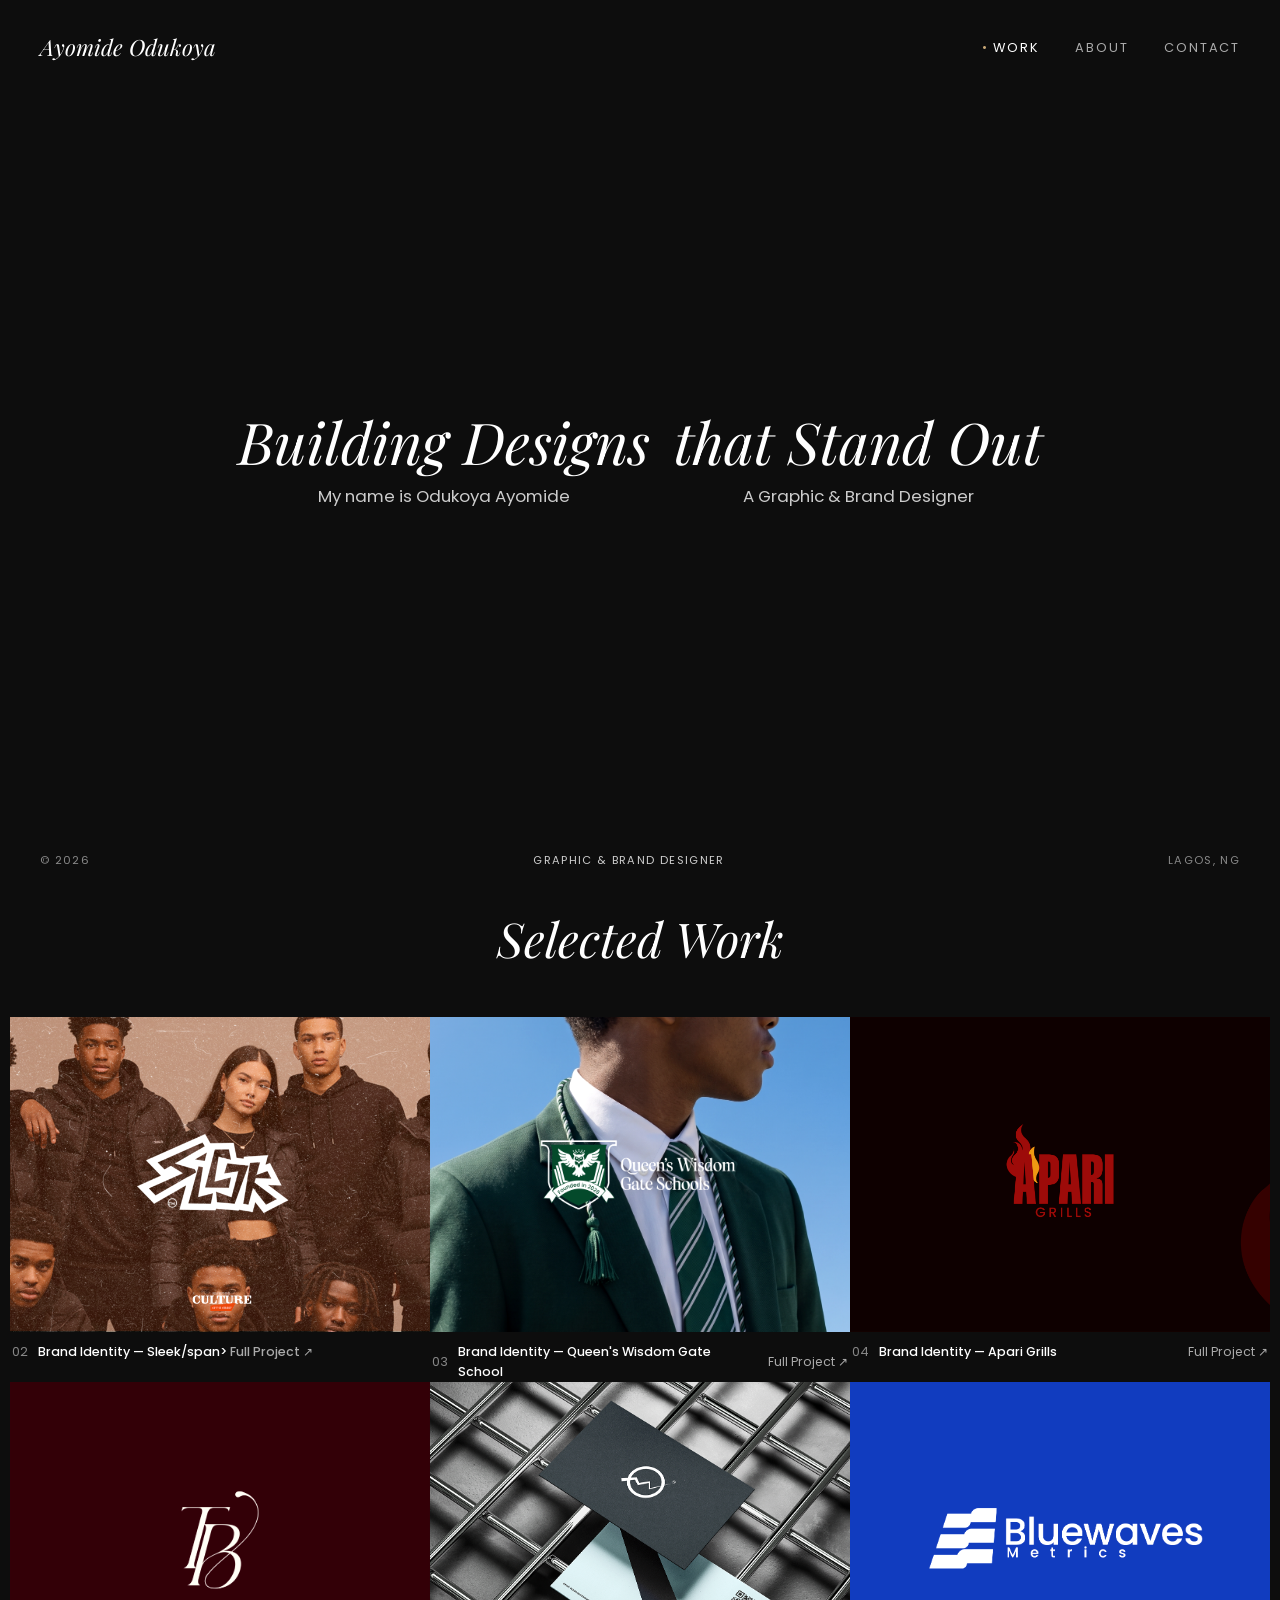
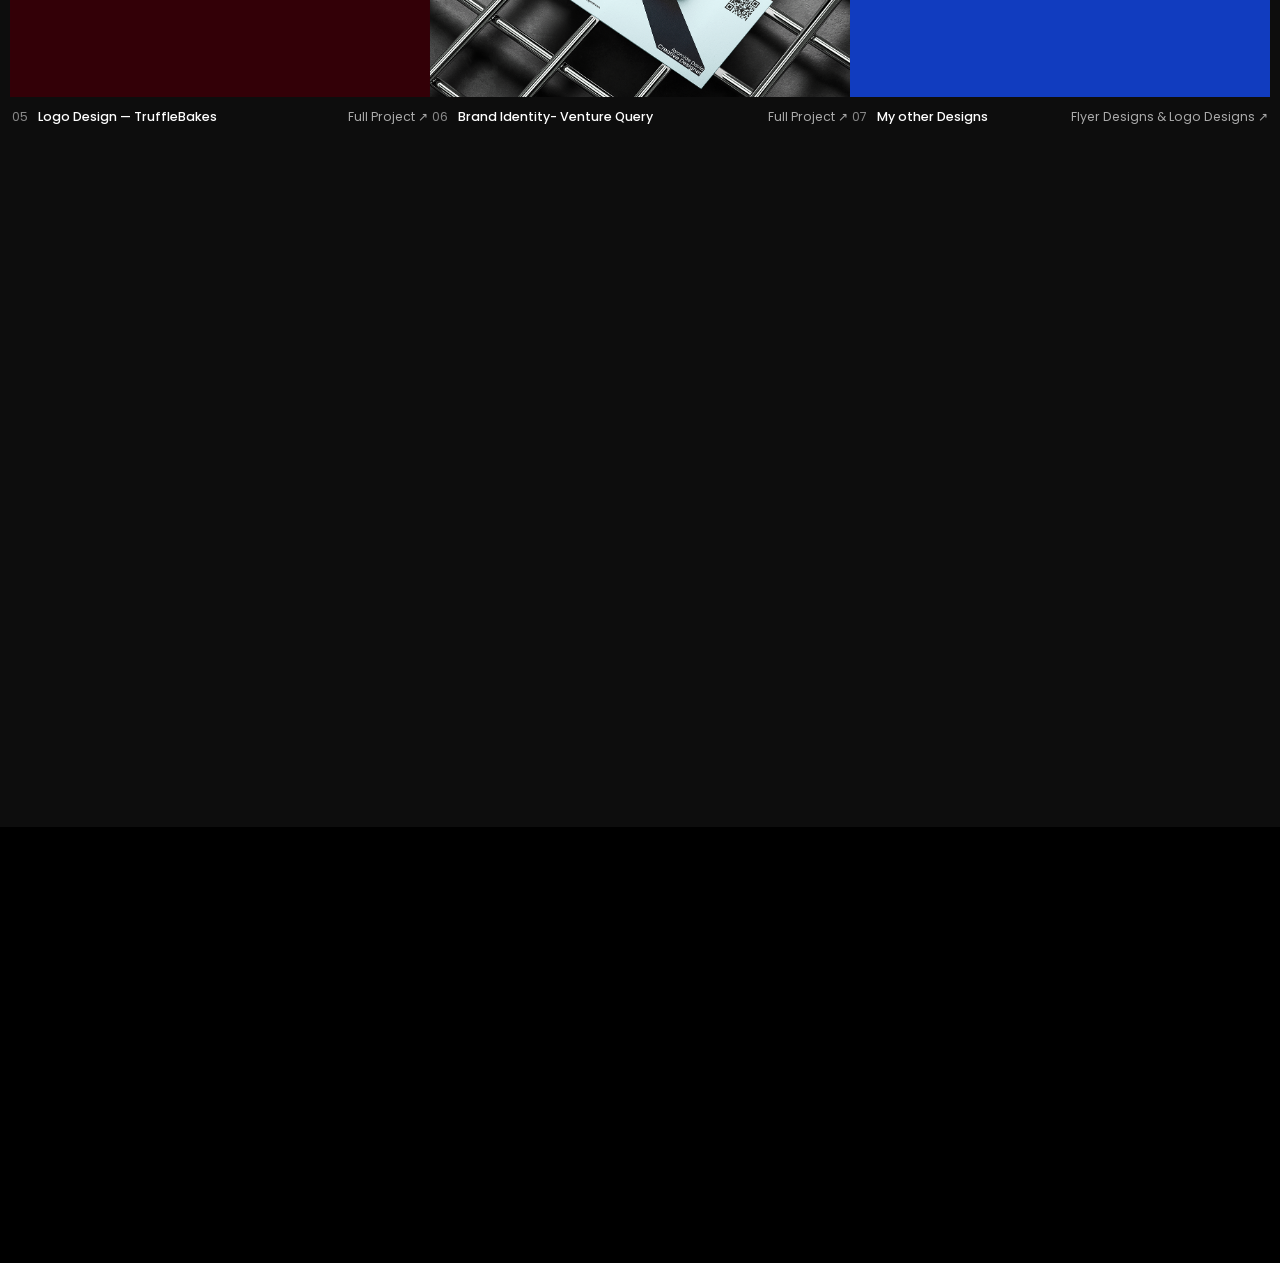
==== index.html @ 6ae30c54 "Add portfolio files" ====
<!DOCTYPE html>
<html lang="en">
<head>
    <meta charset="UTF-8">
    <meta name="viewport" content="width=device-width, initial-scale=1.0">
    <title>Mide'sfolio</title>
    <link rel="stylesheet" href="main.css">
</head>
<body>
    <div class="cursor-dot" id="cursorDot"></div>

    <header class="hero" id="top">
    <nav class="hero-nav">
        <div class="hero-brand">Ayomide Odukoya</div>
        <ul class="hero-links">
            <li class="active"><a href="#work">Work</a></li>
            <li><a href="#about">About</a></li>
            <li><a href="#contact">Contact</a></li>
        </ul>
    </nav>

    <div class="hero-main">
        <div class="floating-gallery">
            <div class="fp-wrap fp-1">
                <div class="floating-pic">
                    <img src="apari/apron.jpeg" alt="">
                </div>
            </div>
            <div class="fp-wrap fp-2">
                <div class="floating-pic">
                    <img src="otherdesign/Mystyling Logo.jpeg" alt="">
                </div>
            </div>
            <div class="fp-wrap fp-3">
                <div class="floating-pic">
                    <img src="school.png" alt="">
                </div>
            </div>
            <div class="fp-wrap fp-4">
                <div class="floating-pic">
                    <img src="Truffle Bake Logo Mark 1.png" alt="">
                </div>
            </div>
            <div class="fp-wrap fp-5">
                <div class="floating-pic">
                    <img src="Only Pounds Logo 1.png" alt="">
                </div>
            </div>
        </div>

        <div class="hero-main1">
           <span class="hero-heading">
            Building Designs
           </span>
           <span class="hero-sub">
             My name is Odukoya Ayomide
           </span>
        </div>
        <div class="image-section">
            <img src="Ayomide1.jpeg" alt="Ayomide Odukoya">
        </div>
        <div class="hero-main1" id="hero-main2">
           <span class="hero-heading">
              that Stand Out
           </span>
           <span class="hero-sub">
              A Graphic &amp; Brand Designer
           </span>
        </div>
   </div>

    <div class="hero-meta">
        <span>&copy; 2026</span>
        <span class="hero-tag">Graphic &amp; Brand Designer</span>
        <span>Lagos, NG</span>
    </div>
</header>
<section class="work-grid" id="work">
    <h2 class="work-grid-title reveal-up">Selected Work</h2>
    <div class="project-grid">
        <!-- <a href="/project-1" class="project-card">
            <div class="project-image">
                <img src="Bluewaves matrics Logo.png" alt="Brand Identity — Nova">
            </div>
            <div class="project-meta">
                <span class="project-index">01</span>
                <span class="project-name">Logo Design — Bluewaves Metrics</span>
                <span class="project-link">Logo ↗</span>
            </div>
        </a> -->

        <a href="/sleek.html" class="project-card">
            <div class="project-image">
                <img src="sleek image/sleek 1.png" alt="">
            </div>
            <div class="project-meta">
                <span class="project-index">02</span>
                <span class="project-name">Brand Identity — Sleek/span>
                <span class="project-link">Full Project ↗</span>
            </div>
        </a>

        <a href="queenswisdom.html" class="project-card">
            <div class="project-image">
                <img src="school (2).png" alt="">
            </div>
            <div class="project-meta">
                <span class="project-index">03</span>
                <span class="project-name">Brand Identity — Queen's Wisdom Gate School</span>
                <span class="project-link">Full Project ↗</span>
            </div>
        </a>

        <a href="apari.html" class="project-card">
            <div class="project-image">
                <img src="Logo 6.jpg" alt="">
            </div>
            <div class="project-meta">
                <span class="project-index">04</span>
                <span class="project-name">Brand Identity — Apari Grills</span>
                <span class="project-link">Full Project ↗</span>
            </div>
        </a>

        <a href="truffle.html" class="project-card">
            <div class="project-image">
                <img src="Truffle Bake Logo Mark 1.png" alt="">
            </div>
            <div class="project-meta">
                <span class="project-index">05</span>
                <span class="project-name">Logo Design — TruffleBakes</span>
                <span class="project-link">Full Project ↗</span>
            </div>
        </a>

        <a href="venture.html" class="project-card">
            <div class="project-image">
                <img src="18.png" alt="">
            </div>
            <div class="project-meta">
                <span class="project-index">06</span>
                <span class="project-name">Brand Identity- Venture Query</span>
                <span class="project-link">Full Project ↗</span>
            </div>
        </a>

        <a href="myotherproject.html" class="project-card">
            <div class="project-image">
                <img src="Bluewaves matrics Logo.png" alt="Illustration — Kofi">
            </div>
            <div class="project-meta">
                <span class="project-index">07</span>
                <span class="project-name">My other Designs</span>
                <span class="project-link">Flyer Designs & Logo Designs ↗</span>
            </div>
        </a>
    </div>
</section>

<section class="about-section" id="about">
    <div class="about-content">
        <div class="about-text">
            <h2 class="about-title reveal-up">About</h2>
            <p class="about-paragraph reveal-up">
                I'm Ayomide, a Graphic &amp; Brand Designer based in Lagos, Nigeria.
                I help brands find their visual voice from logos and identity
                systems, i also create marketing materials like flyers and brochures. 
                My approach blends clean,considered design with a bit of personality, because I believe good
                branding should feel as good as it looks.
            </p>
            <a href="#contact" class="about-cta reveal-up">Let's Talk ↗</a>
        </div>
        <div class="about-photo reveal-up">
            <img src="Ayomide1.jpeg" alt="Ayomide Odukoya">
        </div>
    </div>
</section>

    <footer class="site-footer" id="contact">
        <div class="footer-inner">
            <div class="footer-meta-row reveal-up">
                <div class="footer-meta-col">
                    <span>Graphic &amp; Brand Designer</span>
                    <span>Brand Identity, Logo Design, Flyer Designs and many more </span>
                </div>
                <div class="footer-meta-col footer-meta-center">
                    <span>4+ years of experience</span>
                    <a href="#work">View Work</a>
                </div>
                <div class="footer-meta-col footer-meta-right">
                    <span>Lagos, Nigeria</span>
                    <span>2026</span>
                </div>
            </div>

            <h2 class="footer-name reveal-up">Ayomide Odukoya</h2>

            <div class="footer-meta-row reveal-up">
                <div class="footer-meta-col">
                    <a href="https://wa.me/07040408144">Contact</a>
                </div>
                <div class="footer-meta-col footer-meta-center">
                    <a href="https://mail.google.com/mail/?view=cm&fs=1&to=Oduksayomide@gmail.com" target="_blank" rel="noopener">Oduksayomide@gmail.com</a>
                </div>
                <div class="footer-meta-col footer-meta-right">
                    <a href="#top" class="back-to-top">↑ Back to Top</a>
                </div>
            </div>

            <div class="footer-credit-row reveal-up">
                <span>&copy; 2026 Ayomide Odukoya. All rights reserved.</span>
                <div class="footer-socials">
                    <a href="https://x.com/da_fi_di" target="_blank" rel="noopener">Twitter</a>
                    <a href="https://www.instagram.com/oduks_david/" target="_blank" rel="noopener">Instagram</a>
                    <a href="https://www.linkedin.com/in/odukoya-ayomide-0367b6240/" target="_blank" rel="noopener">LinkedIn</a>
                    <a href="https://t.co/F8ZWXAWT9s" target="_blank" rel="noopener">Behance</a>
                </div>
            </div>
        </div>
    </footer>

    <script>
        document.addEventListener('DOMContentLoaded', function () {
            var cards = document.querySelectorAll('.project-card');
            var observer = new IntersectionObserver(function (entries) {
                entries.forEach(function (entry) {
                    if (entry.isIntersecting) {
                        entry.target.classList.add('is-visible');
                        observer.unobserve(entry.target);
                    }
                });
            }, { threshold: 0.15 });

            cards.forEach(function (card) {
                observer.observe(card);
            });

            var revealItems = document.querySelectorAll('.reveal-up');
            var revealObserver = new IntersectionObserver(function (entries) {
                entries.forEach(function (entry) {
                    if (entry.isIntersecting) {
                        entry.target.classList.add('is-visible');
                        revealObserver.unobserve(entry.target);
                    }
                });
            }, { threshold: 0.2 });

            revealItems.forEach(function (item) {
                revealObserver.observe(item);
            });

            var cursorDot = document.getElementById('cursorDot');
            if (cursorDot && window.matchMedia('(pointer: fine)').matches) {
                var mouseX = 0;
                var mouseY = 0;
                var rafPending = false;

                function updateCursorPosition() {
                    cursorDot.style.setProperty('--x', mouseX + 'px');
                    cursorDot.style.setProperty('--y', mouseY + 'px');
                    rafPending = false;
                }

                document.addEventListener('mousemove', function (e) {
                    mouseX = e.clientX;
                    mouseY = e.clientY;
                    cursorDot.style.opacity = '1';

                    if (!rafPending) {
                        rafPending = true;
                        requestAnimationFrame(updateCursorPosition);
                    }
                });

                document.addEventListener('mouseleave', function () {
                    cursorDot.style.opacity = '0';
                });

                document.addEventListener('mouseover', function (e) {
                    var projectCard = e.target.closest('.project-card');
                    var anchor = e.target.closest('a');

                    if (projectCard) {
                        cursorDot.classList.add('cursor-dot-large');
                        cursorDot.classList.remove('cursor-dot-link');
                    } else if (anchor) {
                        cursorDot.classList.add('cursor-dot-link');
                        cursorDot.classList.remove('cursor-dot-large');
                    }
                });

                document.addEventListener('mouseout', function (e) {
                    var projectCard = e.target.closest('.project-card');
                    var anchor = e.target.closest('a');

                    if (projectCard) {
                        cursorDot.classList.remove('cursor-dot-large');
                    }
                    if (anchor) {
                        cursorDot.classList.remove('cursor-dot-link');
                    }
                });
            }

            var navLinks = document.querySelectorAll('.hero-links a');
            var sectionIds = ['work', 'about', 'contact'];
            var sectionObserver = new IntersectionObserver(function (entries) {
                entries.forEach(function (entry) {
                    if (entry.isIntersecting) {
                        var id = entry.target.id;
                        navLinks.forEach(function (link) {
                            var li = link.parentElement;
                            if (link.getAttribute('href') === '#' + id) {
                                li.classList.add('active');
                            } else {
                                li.classList.remove('active');
                            }
                        });
                    }
                });
            }, { rootMargin: '-45% 0px -45% 0px', threshold: 0 });

            sectionIds.forEach(function (id) {
                var section = document.getElementById(id);
                if (section) {
                    sectionObserver.observe(section);
                }
            });
        });
    </script>
</body>
</html>
---- main.css ----
/* ==========================
   Fonts
========================== */
@import url('https://fonts.googleapis.com/css2?family=Poppins:wght@300;400;500;600;700&family=Great+Vibes&family=Playfair+Display:ital,wght@0,400;0,500;1,400;1,500&display=swap');

/* ==========================
   Reset & Base
========================== */
html {
    scroll-behavior: smooth;
}

* {
    margin: 0;
    padding: 0;
    box-sizing: border-box;
}

body {
    font-family: 'Poppins', sans-serif;
    background-color: #0d0d0d;
    color: #ffffff;
    line-height: 1.6;
}

.cursive {
    font-family: 'Great Vibes', cursive;
}

/* ==========================
   Custom Cursor Dot
========================== */
.cursor-dot {
    position: fixed;
    top: 0;
    left: 0;
    width: 10px;
    height: 10px;
    border-radius: 50%;
    background: #ffffff;
    border: 1.5px solid transparent;
    pointer-events: none;
    z-index: 9999;
    opacity: 0;
    display: flex;
    align-items: center;
    justify-content: center;
    mix-blend-mode: normal;
    will-change: transform;
    transform: translate3d(calc(var(--x, 0px) - 50%), calc(var(--y, 0px) - 50%), 0);
    transition: opacity 0.3s ease, width 0.25s ease, height 0.25s ease,
        background 0.25s ease, border-color 0.25s ease;
}

.cursor-dot::after {
    content: '↗';
    font-family: 'Poppins', sans-serif;
    color: #c9a876;
    font-size: 0;
    transition: font-size 0.25s ease;
}

/* Hovering a project card: large stroke-only ring, no fill */
.cursor-dot.cursor-dot-large {
    width: 70px;
    height: 70px;
    background: transparent;
    border-color: #c9a876;
    mix-blend-mode: difference;
}

/* Hovering any other link: stroke ring with an arrow icon */
.cursor-dot.cursor-dot-link {
    width: 50px;
    height: 50px;
    background: transparent;
    border-color: #c9a876;
    mix-blend-mode: difference;
}

.cursor-dot.cursor-dot-link::after {
    font-size: 18px;
}

@media (pointer: coarse) {
    .cursor-dot {
        display: none;
    }
}

/* ==========================
   Hero Header
========================== */
.hero {
    position: relative;
    min-height: 100vh;
    display: flex;
    flex-direction: column;
    justify-content: space-between;
    padding: 30px 40px;
    background: #0d0d0d;
    overflow: hidden;
}

.hero-nav,
.hero-main,
.hero-meta {
    position: relative;
    z-index: 1;
}

/* --- Nav row --- */
.hero-nav {
    display: flex;
    align-items: center;
    justify-content: space-between;
    font-size: 0.8rem;
    text-transform: uppercase;
    letter-spacing: 0.14em;
}

.hero-brand {
    font-family: 'Playfair Display', serif;
    font-style: italic;
    font-size: 1.4rem;
    text-transform: none;
    letter-spacing: 0;
}

.hero-brand span {
    color: #999999;
    font-style: normal;
    font-family: 'Poppins', sans-serif;
    font-size: 0.75rem;
    letter-spacing: 0.14em;
    margin-left: 6px;
}

.hero-links {
    display: flex;
    gap: 36px;
    list-style: none;
}

.hero-links li {
    color: #aaaaaa;
}

.hero-links a {
    color: inherit;
    text-decoration: none;
    transition: color 0.3s ease;
}

.hero-links a:hover {
    color: #ffffff;
}

.hero-links li.active {
    color: #ffffff;
}

.hero-links li.active a {
    color: #ffffff;
}

.hero-links li.active::before {
    content: '• ';
    color: #c9a876;
}

/* --- Center content: Building Designs / image / that Stand Out --- */
.hero-main {
    flex: 1;
    display: flex;
    flex-direction: row;
    flex-wrap: nowrap;
    align-items: center;
    justify-content: center;
    text-align: center;
    gap: 12px;
    padding: 40px 0;
}

.hero-main1 {
    display: flex;
    flex-direction: column;
    align-items: center;
    gap: 8px;
    opacity: 0;
    animation: hero-text-in 1.1s cubic-bezier(0.22, 1, 0.36, 1) forwards;
}

.hero-heading {
    font-family: 'Playfair Display', serif;
    font-style: italic;
    font-weight: 400;
    font-size: clamp(2.2rem, 4.5vw, 3.8rem);
    line-height: 1.15;
    white-space: nowrap;
}

.hero-sub {
    font-family: 'Poppins', sans-serif;
    font-size: clamp(0.85rem, 1.4vw, 1.05rem);
    color: #cccccc;
}

.image-section {
    display: inline-block;
    width: 0;
    height: 380px;
    overflow: hidden;
    border-radius: 4px;
    box-shadow: 0 25px 60px rgba(0, 0, 0, 0.55);
    flex-shrink: 0;
    opacity: 0;
    transition: width 0.7s cubic-bezier(0.22, 1, 0.36, 1), opacity 0.5s ease;
}

/* Hover-to-reveal only applies on wider (desktop) screens */
@media (min-width: 769px) {
    .hero-main:hover .image-section {
        width: 420px;
        opacity: 1;
    }
}

/* Below desktop width, always show the image regardless of pointer type */
@media (max-width: 768px) {
    .image-section {
        width: 80%;
        height: 45vh;
        opacity: 1;
    }

    .image-section img {
        object-position: center 15%;
    }
}

@keyframes hero-text-in {
    from {
        opacity: 0;
        transform: translateY(50px);
    }
    to {
        opacity: 1;
        transform: translateY(0);
    }
}

.image-section img {
    width: 100%;
    height: 100%;
    object-fit: cover;
    filter: grayscale(15%) contrast(1.05);
    display: block;
}

/* --- Floating project photos: pop out from the split alongside the portrait --- */
.floating-gallery {
    position: absolute;
    inset: 0;
    z-index: 0;
    pointer-events: none;
}

.fp-wrap {
    position: absolute;
    opacity: 0;
    will-change: transform, opacity;
    transform: translate(var(--popX, 0), var(--popY, 0)) scale(0.5);
    transition: transform 0.75s cubic-bezier(0.22, 1, 0.36, 1), opacity 0.55s ease;
}

@media (min-width: 769px) {
    .hero-main:hover .fp-wrap {
        opacity: 1;
        transform: translate(0, 0) scale(1);
    }
}

@media (max-width: 768px) {
    .floating-gallery {
        display: none;
    }
}

.floating-pic {
    border-radius: 6px;
    overflow: hidden;
    opacity: 0.6;
    box-shadow: 0 15px 30px rgba(0, 0, 0, 0.5);
    will-change: transform;
    animation: float-drift 22s ease-in-out infinite;
}

.floating-pic img {
    width: 100%;
    height: 100%;
    object-fit: cover;
    display: block;
    filter: grayscale(30%) contrast(1.05);
}

.fp-1 {
    top: 14%;
    left: 8%;
    --popX: 200px;
    --popY: 120px;
    --tx: 22px;
    --ty: 16px;
    --tr: 3deg;
}

.fp-1 .floating-pic {
    width: 150px;
    height: 110px;
    animation-delay: 0s;
}

.fp-2 {
    top: 64%;
    left: 14%;
    --popX: 180px;
    --popY: -140px;
    --tx: -18px;
    --ty: 20px;
    --tr: -3deg;
}

.fp-2 .floating-pic {
    width: 110px;
    height: 85px;
    animation-delay: 3s;
}

.fp-3 {
    top: 16%;
    right: 10%;
    --popX: -200px;
    --popY: 110px;
    --tx: -20px;
    --ty: 14px;
    --tr: -3deg;
}

.fp-3 .floating-pic {
    width: 130px;
    height: 165px;
    animation-delay: 6s;
}

.fp-4 {
    top: 66%;
    right: 16%;
    --popX: -180px;
    --popY: -150px;
    --tx: 16px;
    --ty: -18px;
    --tr: 3deg;
}

.fp-4 .floating-pic {
    width: 95px;
    height: 130px;
    animation-delay: 2s;
}

.fp-5 {
    top: 40%;
    left: 3%;
    --popX: 240px;
    --popY: -10px;
    --tx: 14px;
    --ty: -12px;
    --tr: 2deg;
}

.fp-5 .floating-pic {
    width: 125px;
    height: 95px;
    animation-delay: 5s;
}

@keyframes float-drift {
    0%,
    100% {
        transform: translate(0, 0) rotate(0deg);
    }
    50% {
        transform: translate(var(--tx, 20px), var(--ty, 15px)) rotate(var(--tr, 3deg));
    }
}

/* --- Bottom meta bar --- */
.hero-meta {
    display: flex;
    align-items: center;
    justify-content: space-between;
    font-size: 0.7rem;
    text-transform: uppercase;
    letter-spacing: 0.12em;
    color: #888888;
}

.hero-tag {
    color: #cccccc;
}

/* ==========================
   Work Grid (Project List)
========================== */
.work-grid {
    width: 100%;
    margin: 0;
    padding: 0px 10px;
}

.work-grid-title {
    font-family: 'Playfair Display', serif;
    font-style: italic;
    font-weight: 400;
    font-size: clamp(2rem, 4vw, 3rem);
    margin-bottom: 40px;
    text-align: center;
}

.project-grid {
    display: grid;
    grid-template-columns: repeat(3, 1fr);
    gap: 0;
}

.project-card {
    display: block;
    text-decoration: none;
    color: inherit;
    opacity: 0;
    transform: translateY(50px);
    will-change: transform, opacity;
    transition: opacity 0.7s cubic-bezier(0.22, 1, 0.36, 1), transform 0.7s cubic-bezier(0.22, 1, 0.36, 1);
}

.project-card.is-visible {
    opacity: 1;
    transform: translateY(0);
}

.project-card:nth-child(3n+2) {
    transition-delay: 0.1s;
}

.project-card:nth-child(3n+3) {
    transition-delay: 0.2s;
}

.project-image {
    width: 100%;
    aspect-ratio: 4 / 3;
    overflow: hidden;
    /* border-radius: 4px; */
    background: #1a1a1a;
}

.project-image img {
    width: 100%;
    height: 100%;
    object-fit: cover;
    display: block;
    filter: grayscale(15%) contrast(1.05);
    transition: transform 0.6s ease;
}

.project-card:hover .project-image img {
    transform: scale(1.05);
}

.project-meta {
    display: flex;
    align-items: center;
    gap: 10px;
    padding: 10px 2px 0;
    font-size: 0.78rem;
}

.project-index {
    color: #888888;
    font-variant-numeric: tabular-nums;
}

.project-name {
    flex: 1;
    color: #ffffff;
    font-weight: 500;
}

.project-link {
    color: #aaaaaa;
    white-space: nowrap;
}

.project-card:hover .project-link {
    color: #c9a876;
}

/* ==========================
   About Section
========================== */
.about-section {
    width: 100%;
    padding: 120px 48px;
    background: #0d0d0d;
}

.about-content {
    max-width: 1100px;
    margin: 0 auto;
    display: flex;
    align-items: center;
    justify-content: space-between;
    gap: 70px;
}

.about-text {
    flex: 1;
    max-width: 480px;
}

.about-title {
    font-family: 'Playfair Display', serif;
    font-style: italic;
    font-weight: 400;
    font-size: clamp(2.2rem, 4vw, 3.2rem);
    margin-bottom: 24px;
}

.about-paragraph {
    font-family: 'Poppins', sans-serif;
    font-size: 1rem;
    line-height: 1.8;
    color: #cccccc;
}

.about-cta {
    display: inline-block;
    margin-top: 32px;
    font-family: 'Poppins', sans-serif;
    font-size: 0.95rem;
    letter-spacing: 0.05em;
    text-transform: uppercase;
    color: #c9a876;
    text-decoration: none;
    border-bottom: 1px solid #c9a876;
    padding-bottom: 4px;
    transition: color 0.3s ease, border-color 0.3s ease, transform 0.3s ease;
}

.about-cta:hover {
    color: #ffffff;
    border-color: #ffffff;
    transform: translateX(4px);
}

.about-photo {
    flex-shrink: 0;
    width: 380px;
    height: 460px;
    border-radius: 4px;
    overflow: hidden;
    box-shadow: 0 25px 60px rgba(0, 0, 0, 0.55);
}

.about-photo img {
    width: 100%;
    height: 100%;
    object-fit: cover;
    display: block;
    filter: grayscale(15%) contrast(1.05);
}

/* ==========================
   Page Content (Contact placeholder)
========================== */
.page-content {
    max-width: 1100px;
    margin: 0 auto;
    padding: 60px 40px;
}

/* ==========================
   Responsive
========================== */
@media (max-width: 768px) {
    .hero {
        padding: 24px 20px;
    }

    .hero-links {
        gap: 20px;
        font-size: 0.7rem;
    }

    .hero-main {
        flex-direction: column;
        flex-wrap: wrap;
        justify-content: center;
        gap: 20px;
        min-height: 100vh;
        width: 100%;
    }

    .hero-heading {
        white-space: normal;
        font-size: clamp(2.6rem, 9vw, 4.6rem);
    }

    .hero-meta {
        font-size: 0.62rem;
    }

    .hero-meta span:nth-child(3) {
        display: none;
    }

    .project-grid {
        grid-template-columns: repeat(2, 1fr);
        gap: 0;
    }

    .work-grid {
        padding: 60px 24px;
    }

    .about-section {
        padding: 70px 24px;
    }

    .about-content {
        flex-direction: column-reverse;
        gap: 40px;
        text-align: center;
    }

    .about-text {
        max-width: 100%;
    }

    .about-photo {
        width: 100%;
        max-width: 340px;
        height: 400px;
    }

    .footer-top {
        flex-direction: column;
        align-items: flex-start;
        gap: 32px;
    }

    .footer-bottom {
        flex-direction: column;
        align-items: flex-start;
        gap: 24px;
    }

    .footer-socials {
        flex-wrap: wrap;
    }
}

/* ==========================
   Footer
========================== */
.site-footer {
    position: relative;
    width: 100%;
    background: #000000;
    color: #f5f5f0;
    padding: 60px 48px 40px;
    overflow: hidden;
}

.footer-inner {
    max-width: 1300px;
    margin: 0 auto;
}

.footer-meta-row {
    display: flex;
    align-items: flex-start;
    justify-content: space-between;
    gap: 24px;
    font-family: 'Poppins', sans-serif;
    font-size: 0.8rem;
    letter-spacing: 0.02em;
    color: #999999;
}

.footer-meta-col {
    display: flex;
    flex-direction: column;
    gap: 4px;
    flex: 1;
}

.footer-meta-center {
    align-items: center;
    text-align: center;
}

.footer-meta-right {
    align-items: flex-end;
    text-align: right;
}

.footer-meta-row a {
    color: #999999;
    text-decoration: underline;
    text-underline-offset: 3px;
    transition: color 0.3s ease;
}

.footer-meta-row a:hover {
    color: #c9a876;
}

.footer-name {
    font-family: 'Poppins', sans-serif;
    font-weight: 700;
    font-style: normal;
    /* text-transform: lowercase; */
    font-size: clamp(3.2rem, 9vw, 8rem);
    line-height: 1;
    letter-spacing: -0.02em;
    color: #f5f5f0;
    text-align: center;
    margin: 20px 0 36px;
}

.footer-credit-row {
    display: flex;
    align-items: center;
    justify-content: space-between;
    gap: 20px;
    margin-top: 36px;
    padding-top: 24px;
    border-top: 1px solid #262626;
    font-family: 'Poppins', sans-serif;
    font-size: 0.72rem;
    color: #777777;
}

.footer-socials {
    display: flex;
    gap: 22px;
}

.footer-socials a {
    color: #777777;
    text-decoration: underline;
    text-underline-offset: 3px;
    transition: color 0.3s ease;
}

.footer-socials a:hover {
    color: #c9a876;
}

/* Scroll-triggered rise animation, used across the work title, about section, and footer */
.reveal-up {
    opacity: 0;
    transform: translateY(40px);
    transition: opacity 0.7s cubic-bezier(0.22, 1, 0.36, 1), transform 0.7s cubic-bezier(0.22, 1, 0.36, 1);
}

.reveal-up.is-visible {
    opacity: 1;
    transform: translateY(0);
}

h2.footer-name.reveal-up {
    transition-delay: 0.1s;
}

.footer-meta-row.reveal-up:nth-of-type(3) {
    transition-delay: 0.2s;
}

.footer-credit-row.reveal-up {
    transition-delay: 0.3s;
}

.about-paragraph.reveal-up {
    transition-delay: 0.1s;
}

.about-cta.reveal-up {
    transition-delay: 0.2s;
}

.about-photo.reveal-up {
    transition-delay: 0.15s;
}

@media (max-width: 768px) {
    .site-footer {
        padding: 50px 24px 30px;
    }

    .footer-meta-row {
        flex-direction: column;
        align-items: center;
        text-align: center;
        gap: 14px;
    }

    .footer-meta-center,
    .footer-meta-right {
        align-items: center;
        text-align: center;
    }

    .footer-credit-row {
        flex-direction: column;
        text-align: center;
        gap: 14px;
    }

    .footer-socials {
        flex-wrap: wrap;
        justify-content: center;
    }
}

@media (max-width: 480px) {
    .project-grid {
        grid-template-columns: 1fr;
    }
}
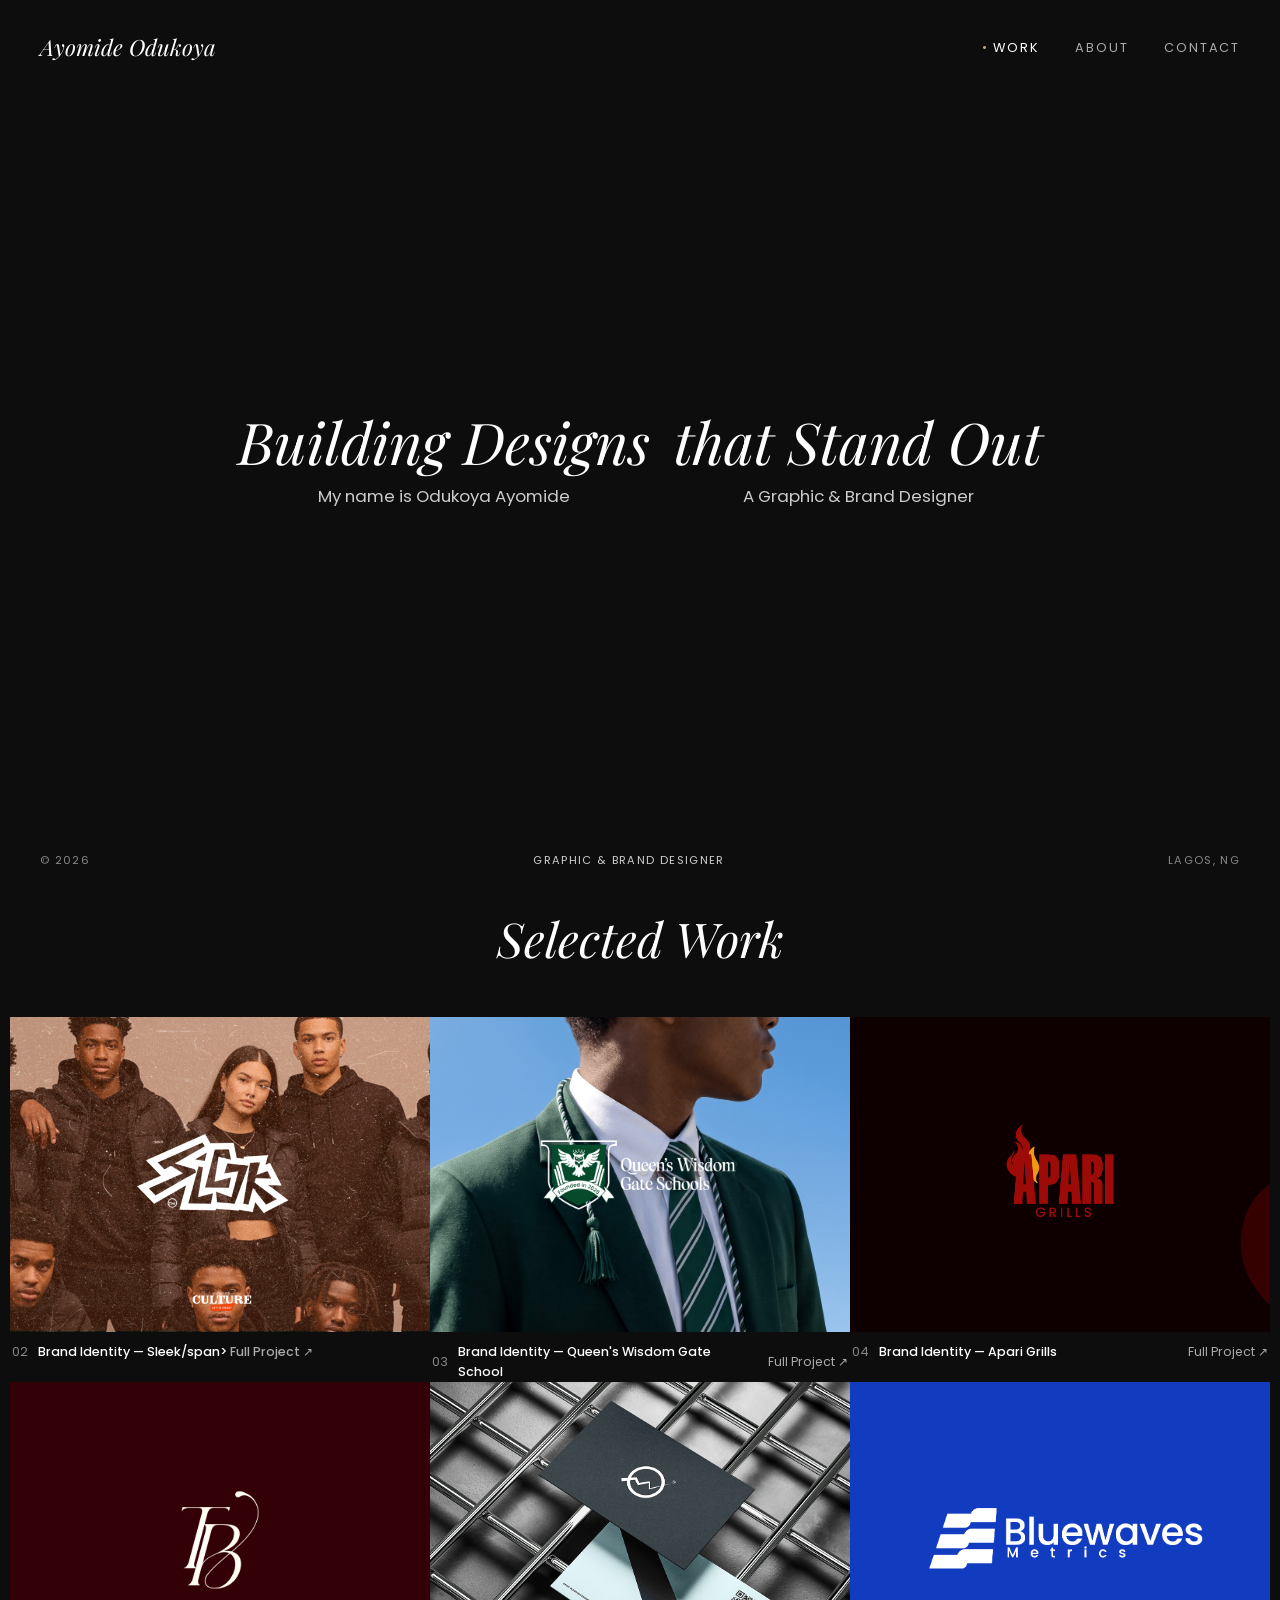
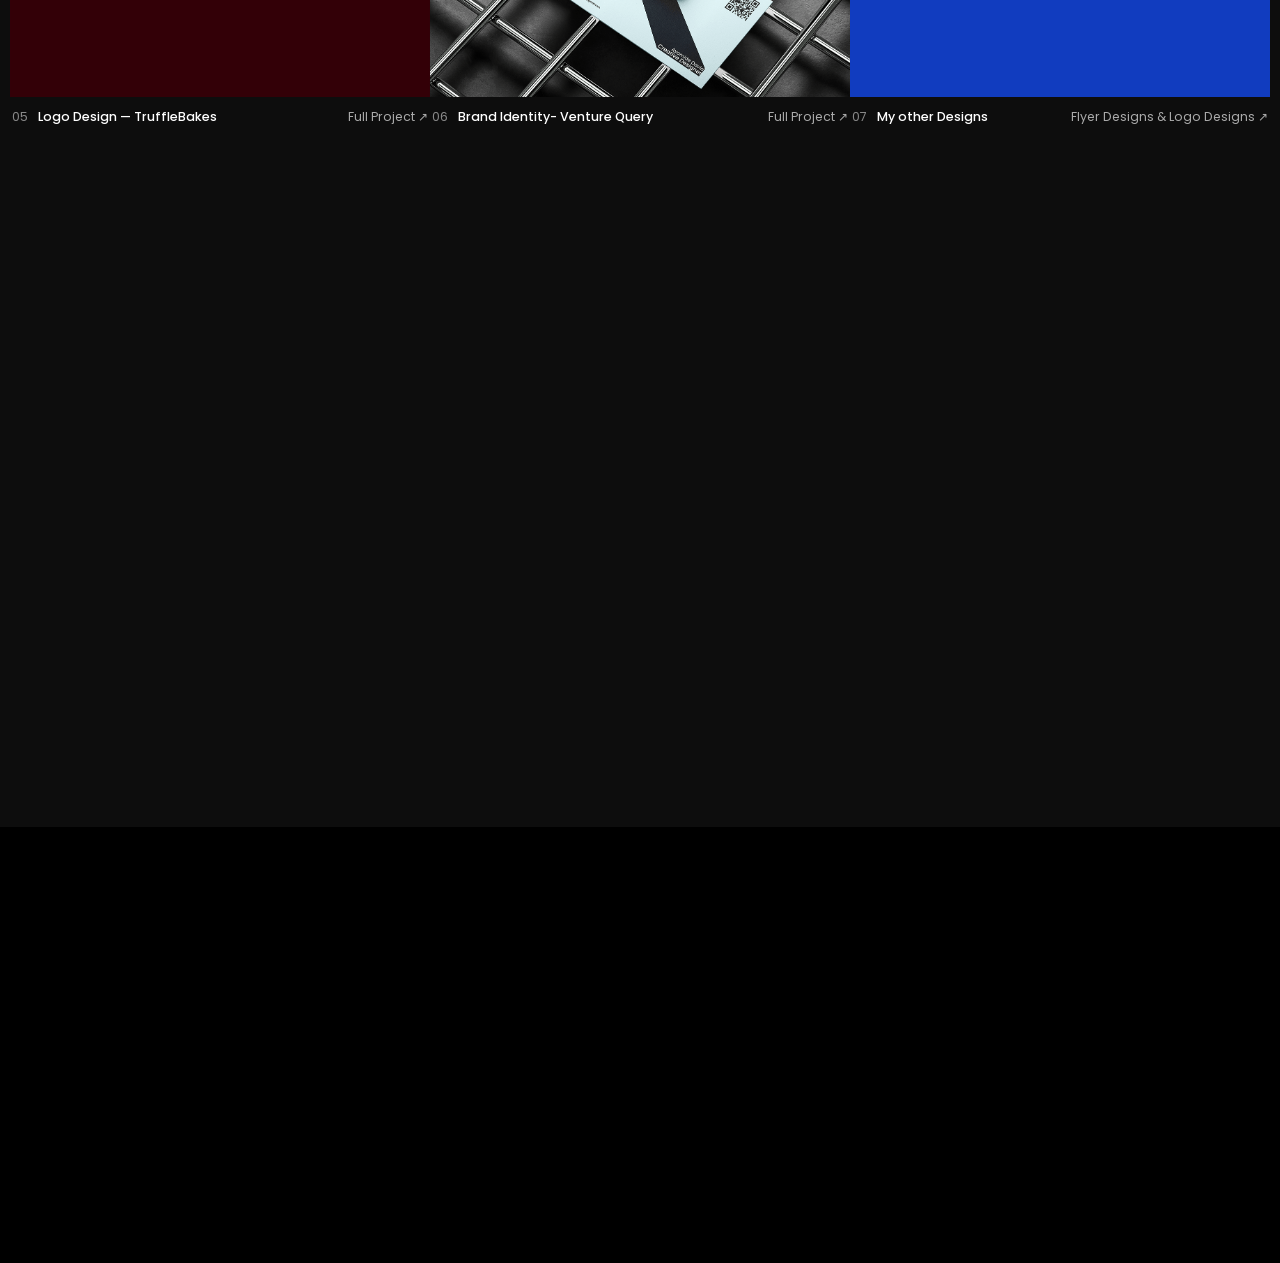
==== commit ae43e3a7: "Add lazy loading to images" ====
--- a/index.html
+++ b/index.html
@@ -23,27 +23,27 @@
         <div class="floating-gallery">
             <div class="fp-wrap fp-1">
                 <div class="floating-pic">
-                    <img src="apari/apron.jpeg" alt="">
+                    <img src="apari/apron.jpeg" alt="" loading="lazy">
                 </div>
             </div>
             <div class="fp-wrap fp-2">
                 <div class="floating-pic">
-                    <img src="otherdesign/Mystyling Logo.jpeg" alt="">
+                    <img src="otherdesign/Mystyling Logo.jpeg" alt="" loading="lazy">
                 </div>
             </div>
             <div class="fp-wrap fp-3">
                 <div class="floating-pic">
-                    <img src="school.png" alt="">
+                    <img src="school.png" alt="" loading="lazy">
                 </div>
             </div>
             <div class="fp-wrap fp-4">
                 <div class="floating-pic">
-                    <img src="Truffle Bake Logo Mark 1.png" alt="">
+                    <img src="Truffle Bake Logo Mark 1.png" alt="" loading="lazy">
                 </div>
             </div>
             <div class="fp-wrap fp-5">
                 <div class="floating-pic">
-                    <img src="Only Pounds Logo 1.png" alt="">
+                    <img src="otherdesign/Only pounds Logo 1.png" alt="" loading="lazy">
                 </div>
             </div>
         </div>
@@ -89,9 +89,9 @@
             </div>
         </a> -->
 
-        <a href="/sleek.html" class="project-card">
-            <div class="project-image">
-                <img src="sleek image/sleek 1.png" alt="">
+        <a href="sleek.html" class="project-card">
+            <div class="project-image">
+                <img src="sleek image/sleek 1.png" alt="" loading="lazy">
             </div>
             <div class="project-meta">
                 <span class="project-index">02</span>
@@ -102,7 +102,7 @@
 
         <a href="queenswisdom.html" class="project-card">
             <div class="project-image">
-                <img src="school (2).png" alt="">
+                <img src="school (2).png" alt="" loading="lazy">
             </div>
             <div class="project-meta">
                 <span class="project-index">03</span>
@@ -113,7 +113,7 @@
 
         <a href="apari.html" class="project-card">
             <div class="project-image">
-                <img src="Logo 6.jpg" alt="">
+                <img src="Logo 6.jpg" alt="" loading="lazy">
             </div>
             <div class="project-meta">
                 <span class="project-index">04</span>
@@ -124,7 +124,7 @@
 
         <a href="truffle.html" class="project-card">
             <div class="project-image">
-                <img src="Truffle Bake Logo Mark 1.png" alt="">
+                <img src="Truffle Bake Logo Mark 1.png" alt="" loading="lazy">
             </div>
             <div class="project-meta">
                 <span class="project-index">05</span>
@@ -135,7 +135,7 @@
 
         <a href="venture.html" class="project-card">
             <div class="project-image">
-                <img src="18.png" alt="">
+                <img src="18.png" alt="" loading="lazy">
             </div>
             <div class="project-meta">
                 <span class="project-index">06</span>
@@ -146,7 +146,7 @@
 
         <a href="myotherproject.html" class="project-card">
             <div class="project-image">
-                <img src="Bluewaves matrics Logo.png" alt="Illustration — Kofi">
+                <img src="Bluewaves matrics Logo.png" alt="Illustration — Kofi" loading="lazy">
             </div>
             <div class="project-meta">
                 <span class="project-index">07</span>
@@ -171,7 +171,7 @@
             <a href="#contact" class="about-cta reveal-up">Let's Talk ↗</a>
         </div>
         <div class="about-photo reveal-up">
-            <img src="Ayomide1.jpeg" alt="Ayomide Odukoya">
+            <img src="Ayomide1.jpeg" alt="Ayomide Odukoya" loading="lazy">
         </div>
     </div>
 </section>
--- a/main.css
+++ b/main.css
@@ -599,7 +599,7 @@
 
     .hero-links {
         gap: 20px;
-        font-size: 0.7rem;
+        font-size: 0.95rem;
     }
 
     .hero-main {
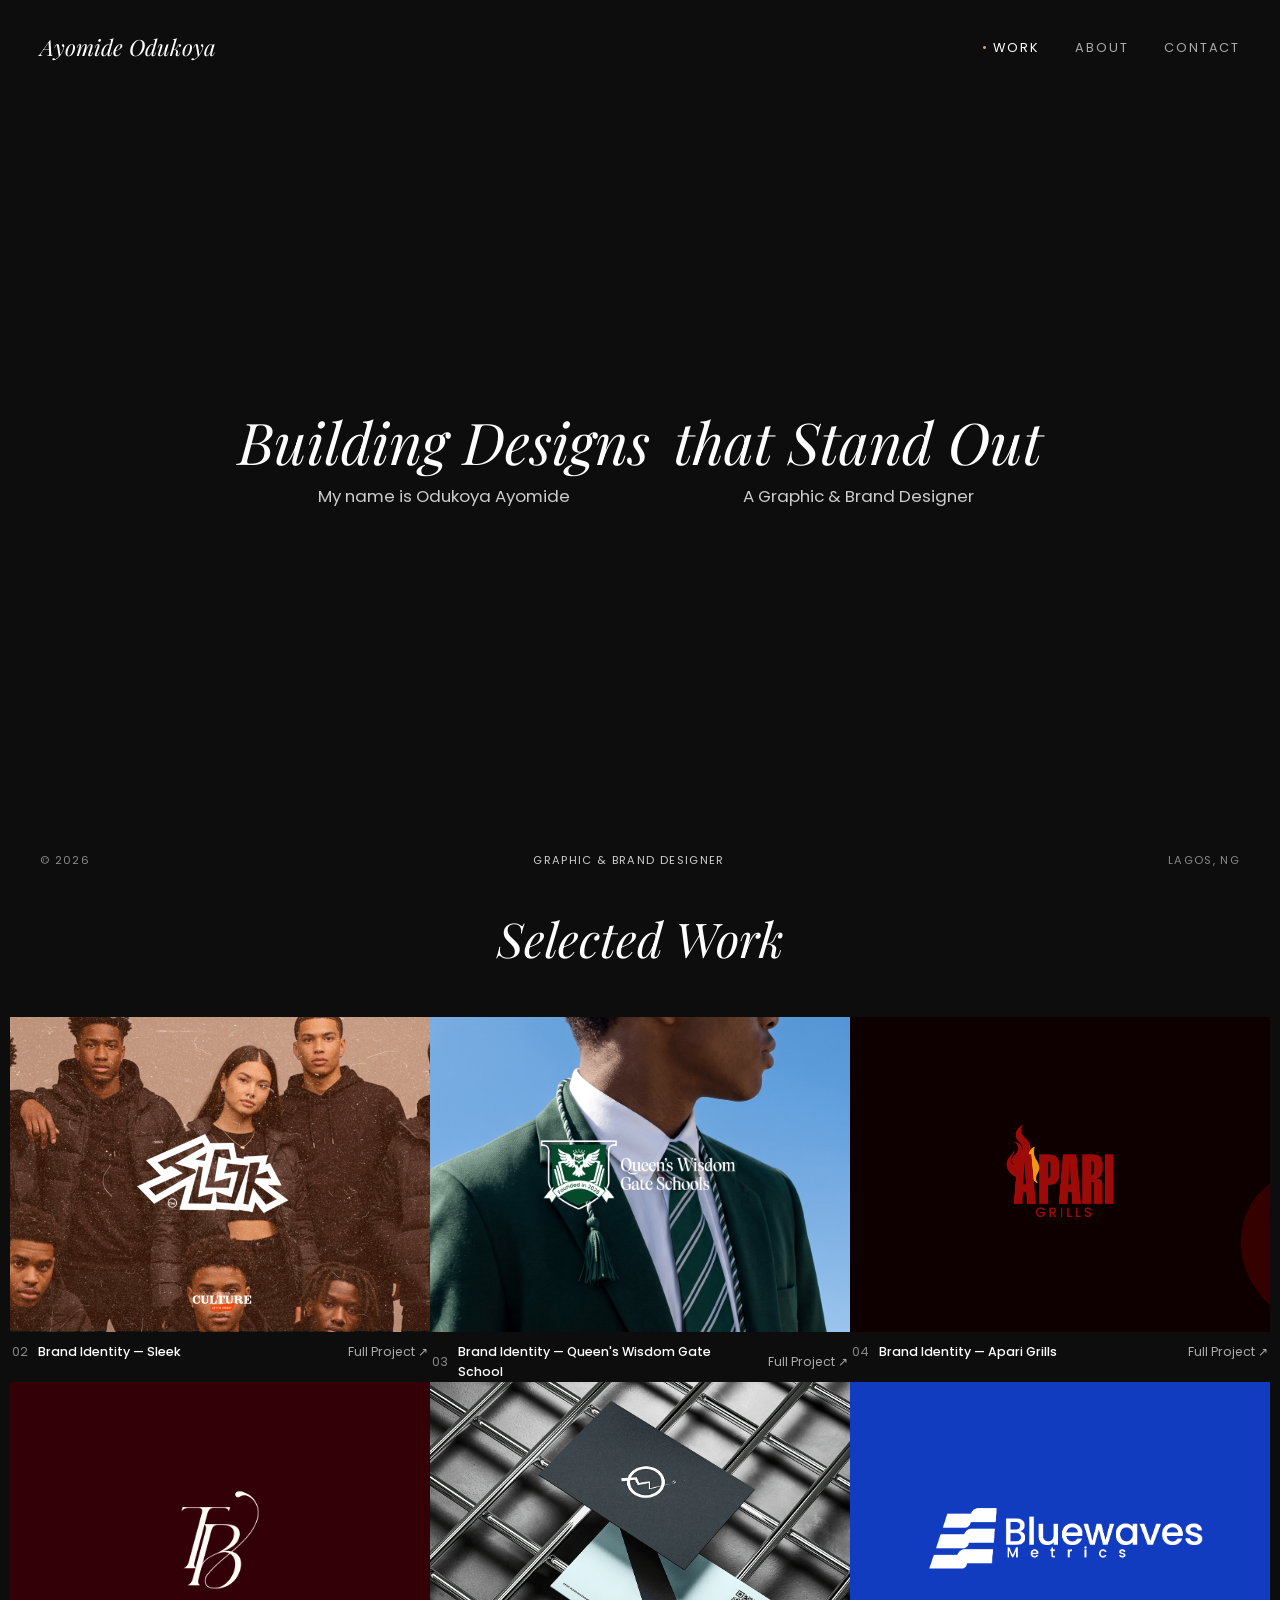
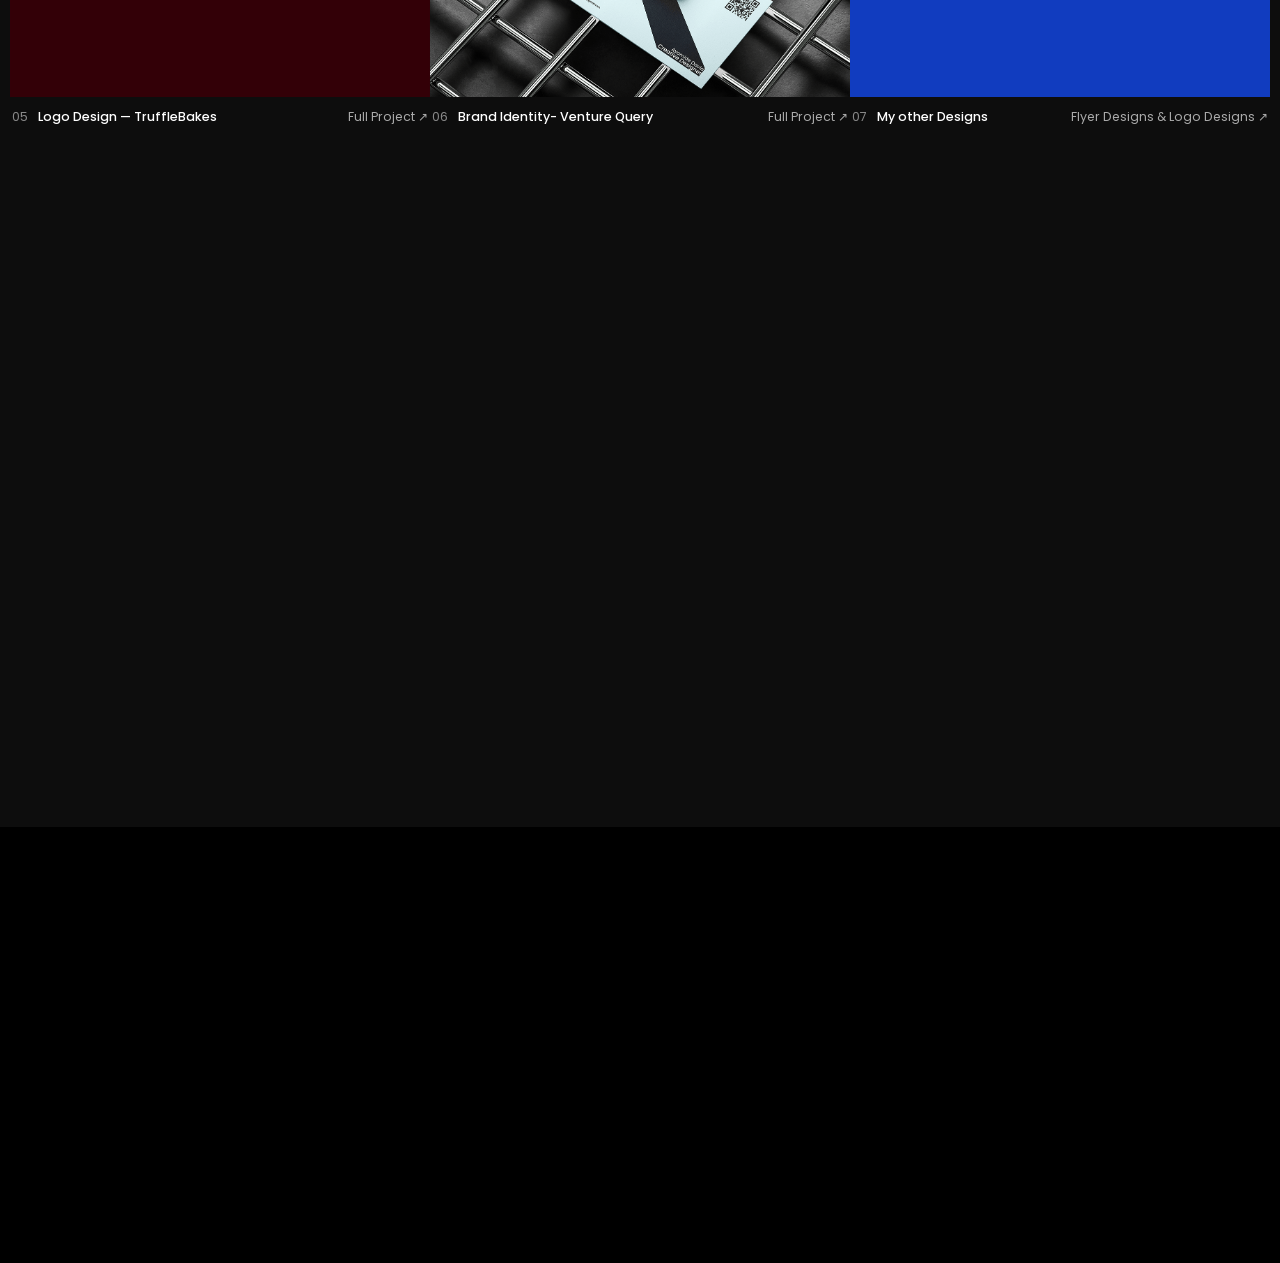
==== commit c43a6d97: "Fix closing span tag" ====
--- a/index.html
+++ b/index.html
@@ -95,7 +95,7 @@
             </div>
             <div class="project-meta">
                 <span class="project-index">02</span>
-                <span class="project-name">Brand Identity — Sleek/span>
+                <span class="project-name">Brand Identity — Sleek</span>
                 <span class="project-link">Full Project ↗</span>
             </div>
         </a>
